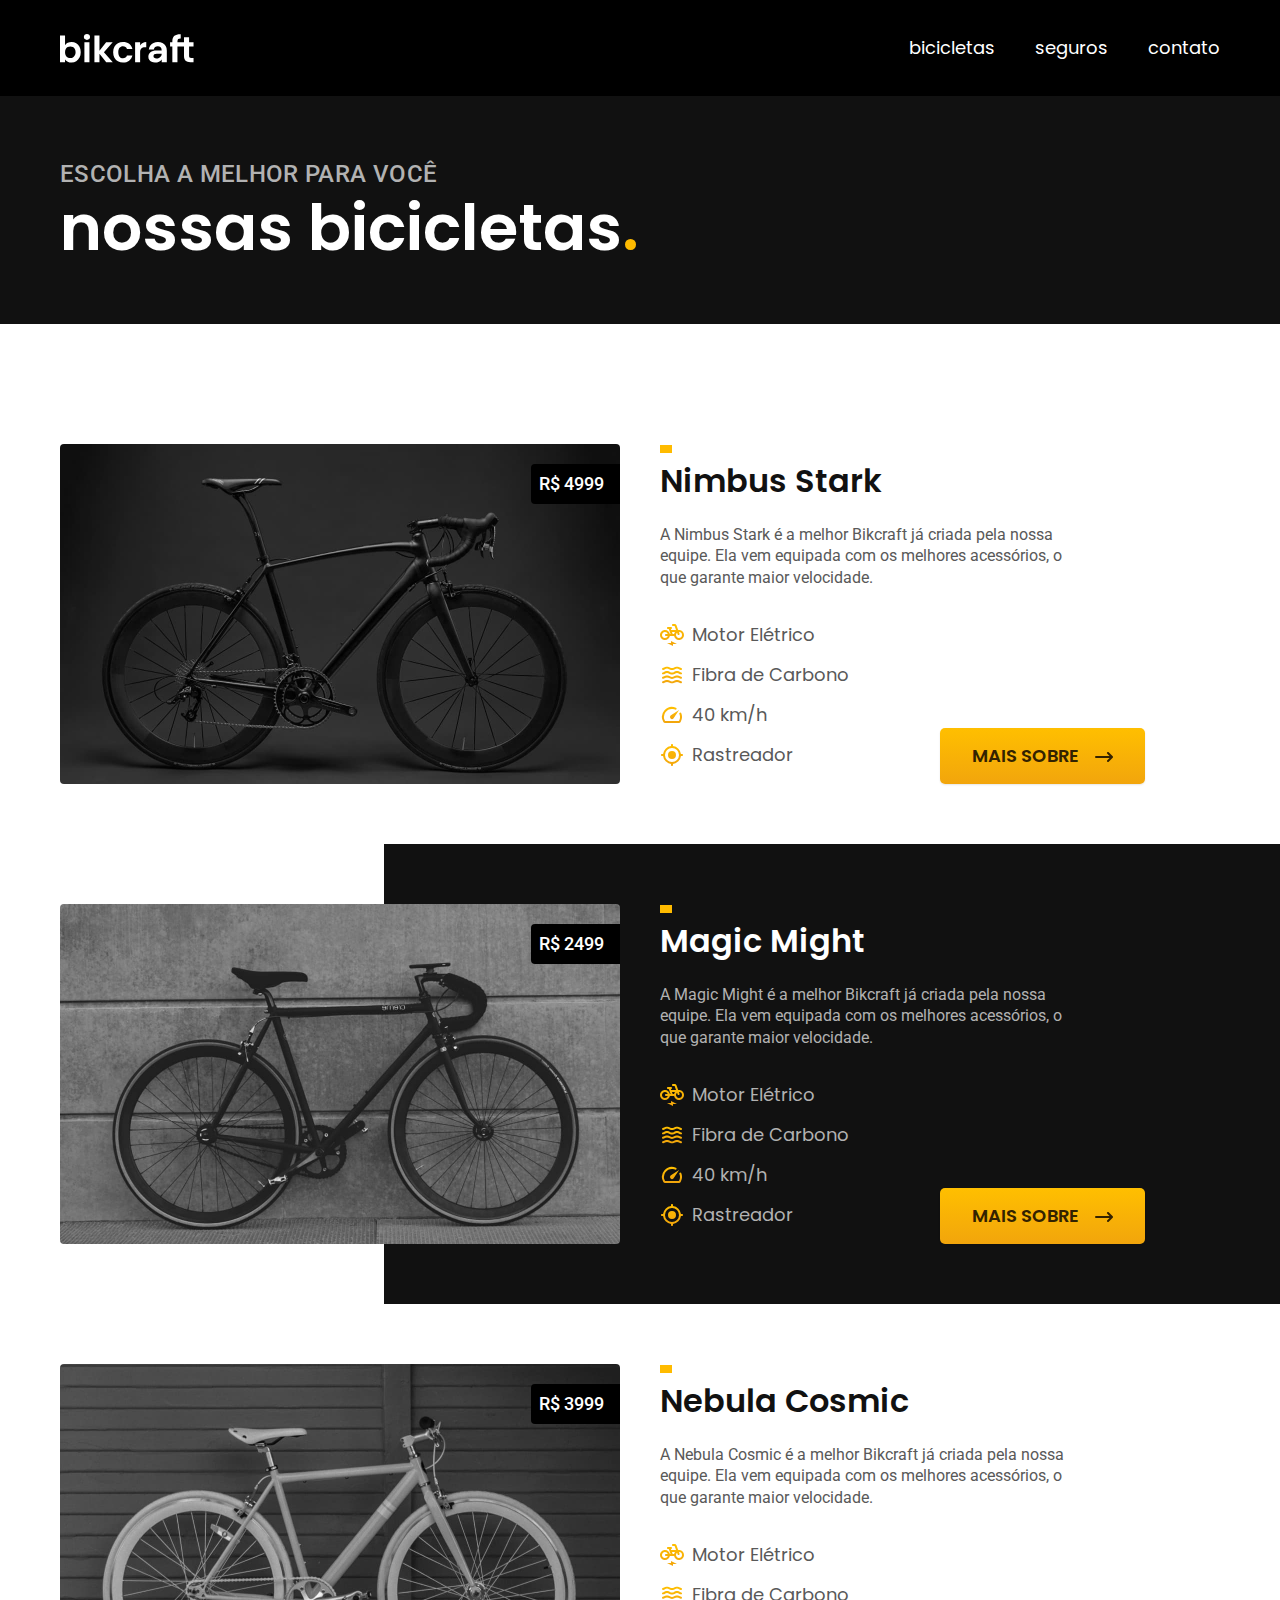
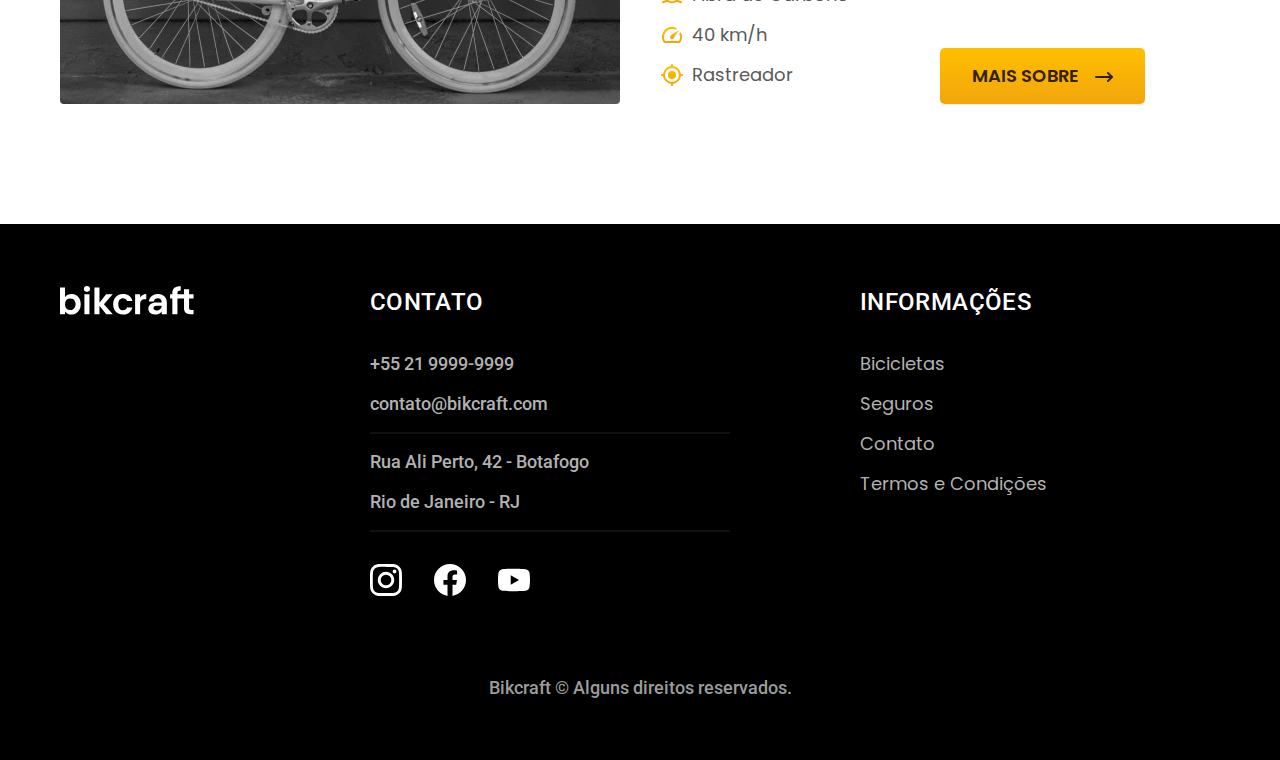
==== bikes.html @ 3939b86e "criação bike-int.css, nimbus.html, magic.html e nebula.html" ====
<!DOCTYPE html>

<html lang="pt-br">

<head>
  <meta charset="UTF-8">
  <meta name="viewport" content="width=device-width, initial-scale=1.0">

  <title>Nossas Bicicletas | Bikcraft</title>
  <meta name="description" content="Nossas Bicicletas">

  <link rel="stylesheet" href="./css/style/style.min.css">
  <link rel="preconnect" href="https://fonts.googleapis.com">
  <link rel="preconnect" href="https://fonts.gstatic.com" crossorigin>
  <link href="https://fonts.googleapis.com/css2?family=Merriweather:ital,wght@1,900&family=Poppins:wght@400;600&family=Roboto:wght@400;500&display=swap" rel="stylesheet">
</head>

<body id="bikes">
  <header class="header-bg">
    <div class="header container">

      <a href="./">
        <img src="./img/bikcraft.svg" alt="Bikcraft" title="Bikcraft">
      </a>

      <nav aria-label="primaria">
        <ul class="header-menu color-c0 font-1-m">
          <li><a href="./bikes.html">bicicletas</a></li>
          <li><a href="./insurance.html">seguros</a></li>
          <li><a href="./contact.html">contato</a></li>
        </ul>
      </nav>
    </div>
  </header>

  <main>
    <div class="title-bg">
      <div class="title container">
        <p class="font-2-l-b color-c5">Escolha a melhor para você</p>
        <h1 class="font-1-xxl color-c0">nossas bicicletas<span class="color-p1">.</span></h1>
      </div>
    </div>
    <div class="bikes">
      <div class="bikes-content">
        <div class="bikes-item  container">
          <div class="bikes-img">
            <img src="./img/bicicletas/nimbus.jpg" alt="bicicleta Nimbus Stark">
            <span class="font-2-m color-c0">R$ 4999</span>
          </div>
          <div class="bikes-info">
            <h2 class="font-1-xl color-c11">Nimbus Stark</h2>
            <p class="font-2-s color-c8">A Nimbus Stark é a melhor Bikcraft já criada pela nossa equipe. Ela vem equipada com os melhores acessórios, o que garante maior velocidade.</p>
            <div>
              <ul class="font-1-m color-c8">
                <li>
                  <img src="./img/icones/eletrica.svg" alt="icone bicicleta elétrica">
                  <span>Motor Elétrico</span>
                </li>
                <li>
                  <img src="./img/icones/carbono.svg" alt="icone fibra de carbono">
                  <span>Fibra de Carbono</span>
                </li>
                <li>
                  <img src="./img/icones/velocidade.svg" alt="icone velocidade">
                  <span>40 km/h</span>
                </li>
                <li>
                  <img src="./img/icones/rastreador.svg" alt="icone rastreador">
                  <span>Rastreador</span>
                </li>
              </ul>
            </div>

            <a class="button arrow" href="./nimbus.html">MAIS SOBRE </a>
          </div>
        </div>
        <div class="bikes-bg ">
          <div class="bikes-item container">
            <div class="bikes-img">
              <img src="./img/bicicletas/magic.jpg" alt="bicicleta Magic Might">
              <span class="font-2-m color-c0">R$ 2499</span>
            </div>
            <div class="bikes-info">
              <h2 class="font-1-xl color-c0">Magic Might</h2>
              <p class="font-2-s color-c5">A Magic Might é a melhor Bikcraft já criada pela nossa equipe. Ela vem equipada com os melhores acessórios, o que garante maior velocidade.</p>
              <div>
                <ul class="font-1-m color-c5">
                  <li>
                    <img src="./img/icones/eletrica.svg" alt="icone bicicleta elétrica">
                    <span>Motor Elétrico</span>
                  </li>
                  <li>
                    <img src="./img/icones/carbono.svg" alt="icone fibra de carbono">
                    <span>Fibra de Carbono</span>
                  </li>
                  <li>
                    <img src="./img/icones/velocidade.svg" alt="icone velocidade">
                    <span>40 km/h</span>
                  </li>
                  <li>
                    <img src="./img/icones/rastreador.svg" alt="icone rastreador">
                    <span>Rastreador</span>
                  </li>
                </ul>
              </div>

              <a class="button arrow" href="./magic.html">MAIS SOBRE </a>
            </div>
          </div>
        </div>
        <div class="bikes-item container">
          <div class="bikes-img">
            <img src="./img/bicicletas/nebula.jpg" alt="bicicleta Nebula Cosmic">
            <span class="font-2-m color-c0">R$ 3999</span>
          </div>
          <div class="bikes-info">

            <h2 class="font-1-xl color-c11">Nebula Cosmic</h2>
            <p class="font-2-s color-c8">A Nebula Cosmic é a melhor Bikcraft já criada pela nossa equipe. Ela vem equipada com os melhores acessórios, o que garante maior velocidade.</p>
            <div>
              <ul class="font-1-m color-c8">
                <li>
                  <img src="./img/icones/eletrica.svg" alt="icone bicicleta elétrica">
                  <span>Motor Elétrico</span>
                </li>
                <li>
                  <img src="./img/icones/carbono.svg" alt="icone fibra de carbono">
                  <span>Fibra de Carbono</span>
                </li>
                <li>
                  <img src="./img/icones/velocidade.svg" alt="icone velocidade">
                  <span>40 km/h</span>
                </li>
                <li>
                  <img src="./img/icones/rastreador.svg" alt="icone rastreador">
                  <span>Rastreador</span>
                </li>
              </ul>
            </div>

            <a class="button arrow " href="./nebula.html">MAIS SOBRE </a>
          </div>
        </div>
      </div>
    </div>
  </main>
  <footer class="footer-bg">
    <div class="footer container">
      <div class="footer-img">
        <img src="./img/bikcraft.svg" alt="Bikcraft">
      </div>
      <div class="footer-contato">
        <h3 class="font-2-l-b color-c0">contato</h3>
        <ul class="font-2-m color-c5">
          <li><a href="tel:+552199999999">+55 21 9999-9999</a></li>
          <li><a href="mailto:contato@bikcraft.com">contato@bikcraft.com</a></li>
          <li>Rua Ali Perto, 42 - Botafogo</li>
          <li>Rio de Janeiro - RJ</li>
        </ul>
        <div class="footer-social color-c5">
          <a href="./">
            <img src="./img/redes/instagram.svg" alt="Instagram">
          </a>
          <a href="./">
            <img src="./img/redes/facebook.svg" alt="Facebook">
          </a>
          <a href="./">
            <img src="./img/redes/youtube.svg" alt="Youtube">
          </a>
        </div>
      </div>
      <div class="footer-info">
        <h3 class="font-2-l-b color-c0">informações</h3>
        <nav>
          <ul class="font-1-m color-c5 ">
            <li><a href="./bikes.html">Bicicletas</a></li>
            <li><a href="./insurance.html">Seguros</a></li>
            <li><a href="./contact.html">Contato</a></li>
            <li><a href="./terms.html">Termos e Condições</a></li>
          </ul>
        </nav>
      </div>
      <p class="footer-copy font-2-m color-c6">Bikcraft © Alguns direitos reservados.</p>
    </div>

  </footer>

</body>

</html>
---- css/style/style.min.css ----
:root{--font-1:"Poppins",sans-serif;--font-2:"Roboto",sans-serif}.font-1-xxl{font:600 4rem/1.125 var(--font-1)}.font-1-xl{font:600 2rem/1.25 var(--font-1)}.font-1-l{font:400 1.5rem/1.5 var(--font-1)}.font-1-m,.font-1-m-b{font:400 1.125rem/1.33 var(--font-1)}.font-1-m-b{font-weight:600}.font-1-s{font:400 1rem/1.5 var(--font-1)}.font-1-xs{font:400 0.75rem/1.33 var(--font-1)}.font-2-xl{font:500 2rem/1.25 Roboto,sans-serif}.font-2-l,.font-2-l-b{font:400 1.5rem/1.5 var(--font-2)}.font-2-l-b{font-weight:500;letter-spacing:.015em;text-transform:uppercase}.font-2-m{font:500 1.125rem/1.33 var(--font-2)}.font-2-s{font:400 1rem/1.33 var(--font-2)}.font-2-xs{font:400 0.875rem/1.43 var(--font-2)}@media (max-width:1200px){.font-1-xxl{font-size:3rem}.font-2-l,.font-2-l-b{font-size:1.125rem}}@media (max-width:800px){.font-1-xxl{font-size:2rem}.font-1-xl,.font-2-xl{font-size:1.5rem}}:root{--color-c0:#ffffff;--color-c1:#f7f7f7;--color-c2:#ededed;--color-c3:#dedede;--color-c4:#cccccc;--color-c5:#b2b2b2;--color-c6:#9c9c9c;--color-c7:#717171;--color-c8:#595959;--color-c9:#404040;--color-c10:#2e2e2e;--color-c11:#111111;--color-c12:#000000;--color-p1:#ffbb00;--color-p2:#e4a30b;--color-p3:#a66f00;--color-p4:#664400;--color-p5:#332200}.color-c0{color:var(--color-c0)}.color-c1{color:var(--color-c1)}.color-c2{color:var(--color-c2)}.color-c3{color:var(--color-c3)}.color-c4{color:var(--color-c4)}.color-c5{color:var(--color-c5)}.color-c6{color:var(--color-c6)}.color-c7{color:var(--color-c7)}.color-c8{color:var(--color-c8)}.color-c9{color:var(--color-c9)}.color-c10{color:var(--color-c10)}.color-c11{color:var(--color-c11)}.color-c12{color:var(--color-c12)}.color-p1{color:var(--color-p1)}.color-p2{color:var(--color-p2)}.color-p3{color:var(--color-p3)}.color-p4{color:var(--color-p4)}.color-p5{color:var(--color-p5)}.container{max-width:1200px;box-sizing:border-box;padding:0 20px;margin:0 auto;gap:0 20px}.button{display:inline-block;color:var(--color-p5);font:600 1.125rem/1.33 var(--font-1);align-self:center;padding:16px 32px;gap:10px;background:linear-gradient(#ffbf00,#f2a50c);box-shadow:0 1px 2px rgba(0,0,0,.1);box-sizing:border-box;border-radius:5px;text-transform:uppercase;max-width:max-content}.button.sec{background:var(--color-c10);color:var(--color-c2)}.button.sec:hover{background:var(--color-c9)}.button.arrow::after{content:"";display:inline-block;width:18px;height:10px;margin-left:12px;background:url(../../img/icones/seta.svg);transition:transform .2s}.button.arrow:hover:after{transform:translateX(4px)}.link{display:inline-block;font:500 1.5rem/1.5 var(--font-1);color:var(--color-p1);text-transform:uppercase}.link::after{content:"";display:block;width:inherit;height:4px;background-color:currentColor}.link:hover{color:var(--color-c0)}@media (max-width:800px){.button{padding:12px 16px;font-size:1rem}}.title-bg{background:var(--color-c11);padding-top:60px;padding-bottom:60px}title p{margin-bottom:4px}@media (max-width:800px){.title-bg{padding-top:40px;padding-bottom:40px}.title p{font-size:1rem;text-transform:lowercase;font-weight:400}}*{margin:0;padding:0}body{font-family:Arial,Helvetica,sans-serif;color:#111}li,ul{list-style:none}a{text-decoration:none;color:inherit}img{max-width:100%;display:block}img[src$=".jpg"]{border-radius:4px}.header-bg{background-color:var(--color-c12)}.header{display:flex;flex-wrap:wrap;justify-content:space-between;align-items:center;gap:20px;padding:20px}.header-menu{display:flex;gap:40px;flex-wrap:wrap}.header-menu a{padding:16px 0;display:inline-block;position:relative}.header-menu a::after{content:"";display:block;background-color:var(--color-c0);height:2px;width:0;margin-top:4px;transition:.3s;position:absolute}.header-menu a:hover:after{width:100%}@media (max-width:800px){.header-menu a{background:var(--color-c11);padding:12px 16px;border-radius:5px}.header-menu a:hover{background:var(--color-c10);transform:"transition";transition:.8}.header-menu a::after{display:none}}@media (max-width:600px){.header-menu{gap:12px}.header-menu a{font-size:14px;gap:8px 12px}}.footer-bg{background:var(--color-c12)}.footer{display:grid;grid-template-columns:3fr 5fr 4fr;gap:40px;padding-top:60px;padding-bottom:60px}.footer h3{margin-bottom:32px}.footer a:hover{color:var(--color-c0)}.footer-contato ul{margin-bottom:32px}.footer li{margin-bottom:16px}.footer-contato li:nth-child(2n):after{content:"";display:block;max-width:360px;height:2px;background:var(--color-c11);margin-top:16px}.footer-social{display:flex;gap:32px}.footer-copy{grid-column:1/-1;margin-top:40px;justify-self:center}@media (max-width:800px){.footer-img{display:none}.footer{grid-template-columns:1fr 1fr;gap:60px}}@media (max-width:600px){.footer{grid-template-columns:1fr}}.intro-bg{display:block;background-color:var(--color-c12);box-shadow:inset 0 -120px var(--color-c0)}.intro{display:grid;grid-template-columns:1fr 1fr}.intro-content{align-self:end;padding-bottom:200px}.intro-titulo{margin-bottom:32px}.intro-texto{margin-bottom:20px}.button{position:relative}.button:hover{background:linear-gradient(#ffb60d,#e59317)}intro .button::after{display:block;content:"";width:52px;height:52px;background:url("../../img/dec/bottom-left.svg");position:absolute;bottom:-50px;left:-80px}.intro img{height:100%;width:100%;object-fit:cover}@media (max-width:800px){.intro-bg{background-color:var(--color-c11);padding-top:40px;box-shadow:inset 0 -60px var(--color-c0)}.intro{grid-template-columns:1fr;gap:32px}.intro-content{padding-bottom:0}.intro-titulo{margin-bottom:16px}.intro img{height:300px;width:100%}}.tech-bg{display:block;background:var(--color-c11);box-shadow:inset 0 80px 0 var(--color-c0),inset 0 -80px 0 var(--color-c0)}.tech{display:grid;grid-template-columns:1fr 1fr;gap:40px;margin:0 auto}.tech-content{display:block;box-sizing:border-box;padding:160px 0}.tech>span{display:block}.tech h2{margin:20px 0 32px}.tech-p{margin-bottom:20px}.link{margin-bottom:70px}.tech-img{height:100%;width:100%;object-fit:cover;object-position:left}.tech-benefits{display:flex;flex-direction:row;gap:40px}.tech-benefits{position:relative}.tech-benefits::after{display:block;content:"";width:52px;height:52px;background:url("../../img/dec/bottom-left.svg");position:absolute;bottom:-50px;left:-80px}.tech-benefits>div{display:flex;flex-direction:column;gap:8px}.tech-benefits h3{width:max-content}.tech-benefits img{width:24px;height:auto}@media (max-width:800px){.tech-bg{box-shadow:initial}.tech{grid-template-columns:1fr}.tech-content{padding:60px 0}.tech a{margin-bottom:50px}.tech-img{display:none}.tech-benefits::after{display:none}}@media (max-width:600px){.tech-benefits{flex-direction:column;justify-content:left}}.partners{display:block;padding:60px 0 120px}.partners h2{margin-bottom:60px}.partners ul{max-width:1400px;margin:0 auto;display:grid;grid-template-columns:repeat(4,1fr)}.partners li{display:flex;padding:32px;border-left:2px solid var(--color-c2)}.partners img{margin:auto}.partners li:first-child,.partners li:nth-child(5){border-left:none}.partners li:nth-child(n+5){border-top:2px solid var(--color-c2)}@media (max-width:800px){.partners{padding-bottom:60px}.partners h2{margin-bottom:20px}.partners ul{grid-template-columns:1fr 1fr}.partners li{padding:20px}.partners li:nth-child(n+3){border-top:2px solid var(--color-c2)}.partners li:nth-child(odd){border-left:none}}.depo-bg{background:var(--color-p1)}.depo-content{display:grid;grid-template-columns:1fr 1fr;overflow:hidden}.depo-img{align-self:center}.depo-img img{height:100%;width:100%;object-fit:cover;border-radius:0}.depo{padding:40px 40px 80px 80px;align-self:end}.depo p{margin-bottom:32px;max-width:25ch;position:relative;font-family:Merriweather,serif;font-style:italic;font-weight:900}.depo p::after,.depo p::before{font-size:5rem;color:var(--color-p2);position:absolute}.depo p::before{content:"“";top:-16px;left:-42px}.depo p::after{content:"”"}@media (max-width:1000px){.depo-content{grid-template-columns:1fr;text-align:center}.depo{padding:40px 20px;justify-self:center}}@media (max-width:800px){.depo::before{display:none}.depo::after{display:none}.depo-img img{max-height:200px}.depo p{font-size:1.5rem}}@media (max-width:400px){.depo p{font-size:1rem}}.bikes-list-bg{padding:60px 0 120px;justify-content:center}.bikes-list-bg h2{margin-bottom:40px}.bikes-list{display:flex;padding:0 20px 20px;max-width:1400px;gap:40px;margin:0 auto;overflow-x:auto;flex-wrap:nowrap}#bike-int .bikes-list{padding:0 0 20px}.bikes-list li{flex:1;min-width:280px;padding-bottom:20px}#bike-int .bikes-list li{min-width:300px}.bikes-list a{display:block}.bikes-list img{margin-bottom:16px}.bikes-list h3{margin-bottom:8px;display:flex;align-items:center}.bikes-list h3::before{content:"";display:inline-block;width:12px;height:8px;margin-right:8px;background-color:var(--color-p1);transition:width .2s}.bikes-list a:hover h3::before{width:24px}.bikes-list li span{padding-left:20px}@media (max-width:800px){.bikes-list-bg{padding-bottom:60px}.bikes-list{gap:20px}}.bikes-content{padding-top:60px;padding-bottom:60px}.bikes-item{display:grid;grid-template-columns:1fr 1fr;padding-top:60px;padding-bottom:60px;gap:40px}.bikes-bg{background-image:linear-gradient(to right,var(--color-c0) 30%,var(--color-c11) 0)}.bikes-info{display:grid;grid-template-columns:1fr 1fr;align-items:center}.bikes-img{display:grid}.bikes-img img,.bikes-img span{grid-area:1/1}.bikes-img img{object-fit:cover}.bikes-img span{display:inline-block;background:var(--color-c12);padding:8px 16px 8px 8px;margin-top:20px;border-radius:4px 0 0 4px;place-self:start end}.bikes-info h2,.bikes-info p{grid-column:1/-1}.bikes-info h2{margin-bottom:20px}.bikes-info h2::before{content:"";display:block;width:12px;height:8px;background:var(--color-p1);margin-bottom:8px}.bikes-info p{margin-bottom:32px;max-width:45ch}.bikes-info li{display:flex;gap:8px;align-items:center}.bikes-info li{margin-bottom:16px;width:max-content}.bikes-info img{width:24px;height:24px}.bikes-info a{align-self:end}@media (max-width:800px){.bikes-item{grid-template-columns:1fr}.bikes-bg{background:var(--color-c11)}.bikes-info{margin-left:20px;margin-right:20px}.bikes-info a{justify-self:end}}@media (max-width:500px){.bikes-item{padding-top:0;padding-bottom:30px}.bikes-img img{border-radius:0}.bikes-info{grid-template-columns:1fr}.bikes-info li,.bikes-info p{font-size:1rem}.bikes-info a,.bikes-info li{grid-column:1/-1}.bikes-info a{justify-self:start}}.insurance-bg{background:var(--color-c11)}.insurance{padding-top:60px;padding-bottom:60px;display:grid;grid-template-columns:1fr 1fr;gap:40px;align-items:center}.insurance h2{grid-column:1/-1}.insurance-item{background-color:var(--color-c12);padding:32px 32px 32px 60px;display:grid;grid-template-columns:1fr auto;border-radius:4px}.insurance-item h3{margin-bottom:40px}.insurance-item span{grid-column:2;display:block;text-align:right}.insurance-item ul{grid-column:1/-1;margin-bottom:32px}.insurance-item li{display:flex;align-items:center;position:relative}.insurance-item li+li{margin-top:20px}.insurance-item li::before{content:"";display:inline-block;width:13px;height:9px;background:url(../../img/icones/lista.svg);position:absolute;left:-21px}.insurance-item a{grid-column:1/-1}@media (max-width:800px){.insurance{grid-template-columns:1fr}}#insurance .insurance{padding-top:0;margin-bottom:8px}.benefits-bg{background:var(--color-c12)}.benefits{padding-top:120px;padding-bottom:120px}.benefits h2{margin-bottom:92px}.benefits-content{display:grid;grid-template-columns:repeat(auto-fit,minmax(280px,max-content));gap:40px 80px}.benefits-content li{display:grid;gap:8px;align-self:start center}.benefits-content li p{max-width:45ch}@media (max-width:800px){.benefits{padding-top:60px;padding-bottom:60px}.benefits h2{margin-bottom:40px}.benefits-content{gap:20px}}.faq{padding-top:120px;padding-bottom:120px}.faq h2{margin-bottom:60px}.faq dt{display:grid;grid-template-columns:auto 1fr auto;align-items:center;gap:8px;cursor:pointer}.faq dl>div{padding:20px;border-radius:4px}.faq dl>div:nth-child(odd){background:var(--color-c1)}.faq dt::before{content:"";display:inline-block;width:12px;height:8px;background:var(--color-p1)}.faq dt::after{content:"";display:inline-block;width:14px;height:6px;background:url(../../img/icones/seta-abrir.svg);transition:.3s}.faq dt:hover:after{transform:rotate(180deg)}.faq dd{padding-left:20px;padding-right:16px;max-width:80ch}@media (max-width:800px){.faq{padding-top:60px;padding-bottom:60px}.faq h2{margin-bottom:40px}}.insurance-bike-bg{display:block;background:var(--color-c11);box-shadow:inset 0 120px 0 var(--color-c0),inset 0 -120px 0 var(--color-c12)}.insurance-bike{display:grid;grid-template-columns:1fr 1fr;gap:40px;margin:0 auto}.insurance-bike-info{display:block;padding-top:180px;padding-bottom:180px;box-sizing:border-box;justify-items:start;align-items:center}.insurance-bike-info h2{margin-bottom:32px;text-align:left}.insurance-bike-info p{margin-bottom:20px}.insurance-bike img{height:100%;width:100%;object-fit:cover;object-position:right}@media (max-width:800px){.insurance-bike-bg{box-shadow:inset 0 -60px 0 var(--color-c12)}.insurance-bike{grid-template-columns:1fr;gap:0}.insurance-bike-info{padding-top:60px;padding-bottom:60px;grid-row:1}}.terms{padding-top:80px;padding-bottom:80px}.terms h2{font-weight:600;margin-bottom:20px}.terms p+h2{margin-top:40px}.terms p{max-width:75ch;margin-bottom:24px}.bike-int-bg{background:var(--color-c11)}.bike-int{display:grid;grid-template-columns:1fr 1fr;gap:40px;align-items:start;padding-bottom:60px}.bike-int-img{display:flex;flex-wrap:wrap;gap:20px}.bike-int-img img{flex:1;min-width:200px}.bike-int-img img:first-child{min-width:100%}.bike-int-content{display:grid;grid-template-columns:1fr;gap:40px}.bike-int-desc{display:grid;grid-template-columns:max-content auto;gap:32px 12px;align-items:center}.bike-int-desc ul{display:grid;gap:8px}.bike-int-desc li{display:grid;grid-template-columns:auto 1fr;background:var(--color-c12);gap:8px;padding:4px 8px;align-items:center;width:fit-content;border-radius:4px}.bike-int-content h2{margin-bottom:12px;text-transform:uppercase;letter-spacing:.015em}.bike-int-content h2+ul{background:var(--color-c12);padding:32px;border-radius:4px}.bike-int-info ul{display:grid;grid-template-columns:1fr 1fr;gap:32px}.bike-int-info ul li{display:grid;gap:4px}.bike-int-info img{width:24px;height:24px}.bike-int-info ul li p{padding-top:4px}.bike-int-data ul{display:block}.bike-int-data ul li{display:flex;justify-content:space-between;padding:6px 0;border-bottom:1px solid var(--color-c11)}.bike-int-data ul li:last-child{border-bottom:none}@media (max-width:800px){#bike-int .title p{text-transform:uppercase}.bike-int{grid-template-columns:1fr;padding-bottom:40px}.bike-int-content{grid-row:1}}@media (max-width:400px){.bike-int-desc{grid-template-columns:1fr;gap:20px}.bike-int-info ul{grid-template-columns:1fr}}
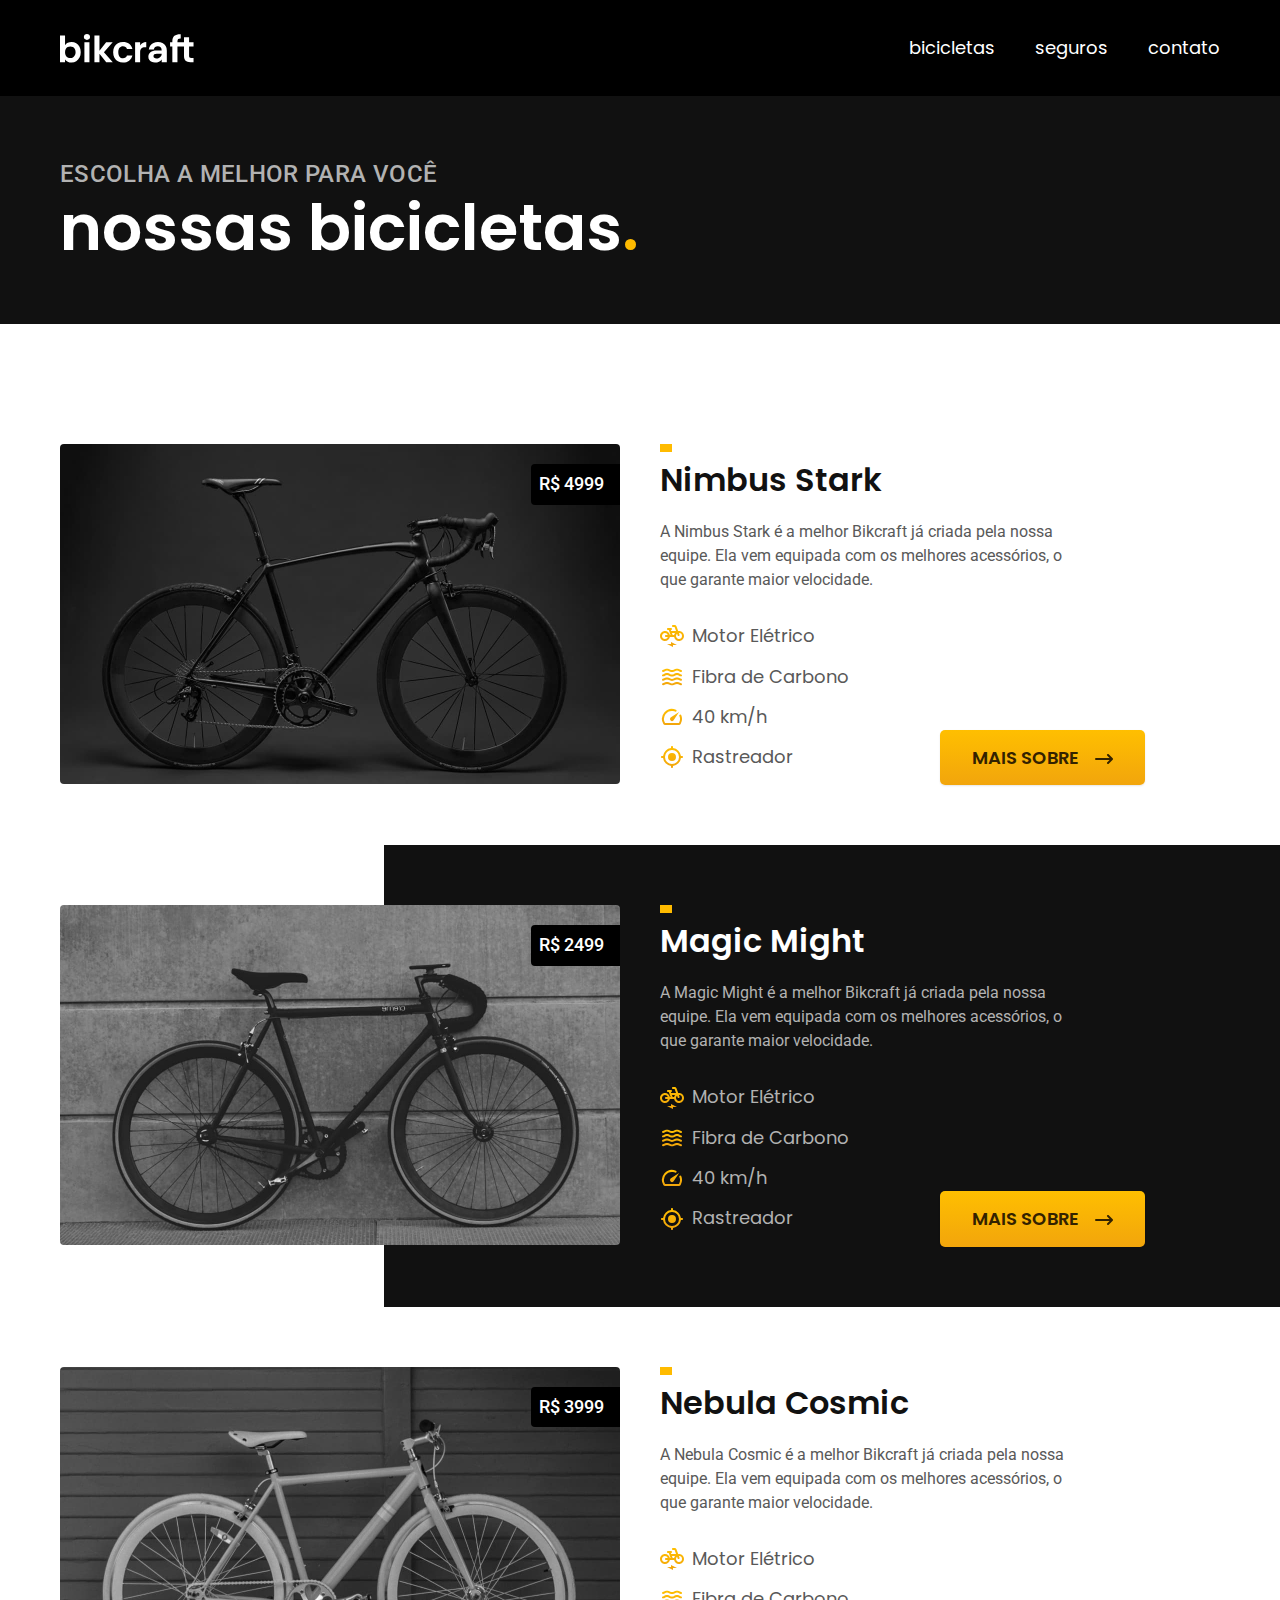
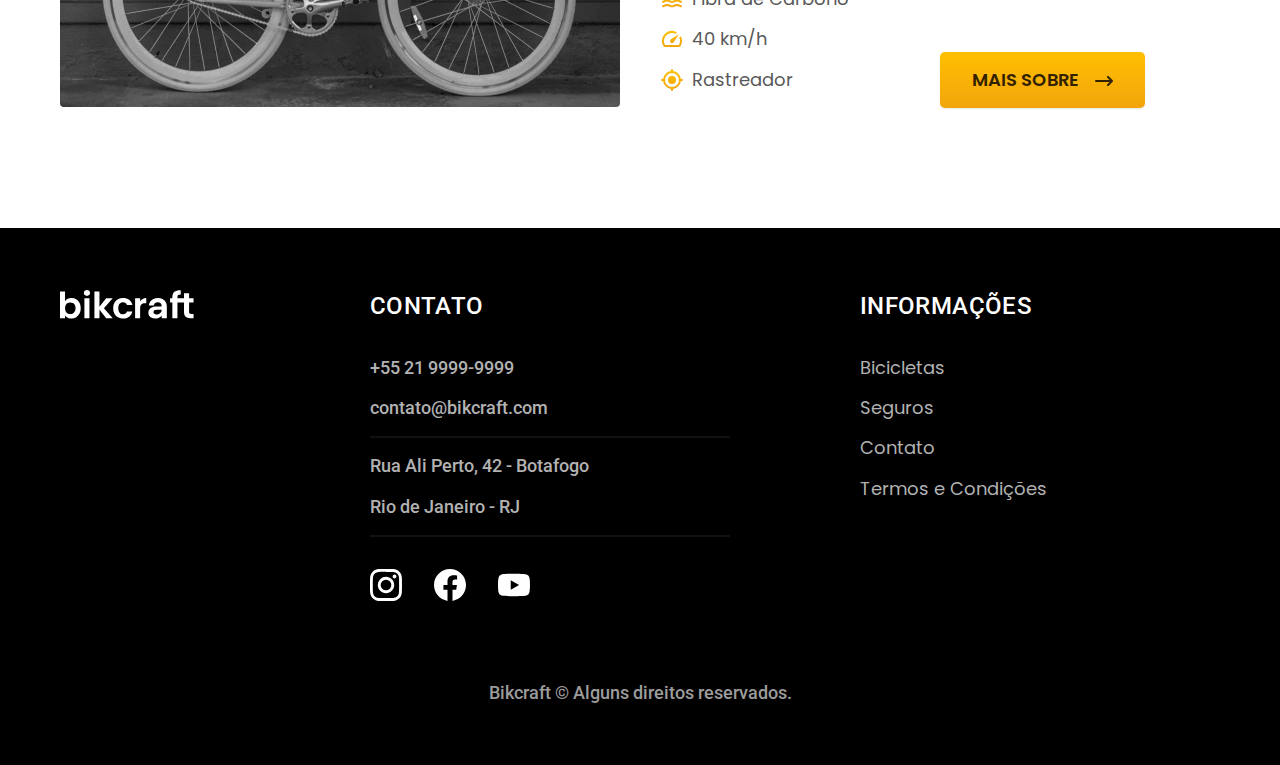
==== commit 330db5a9: "criação contact.html e css, forms.css, stores.css e atualizações" ====
--- a/bikes.html
+++ b/bikes.html
@@ -9,10 +9,10 @@
   <title>Nossas Bicicletas | Bikcraft</title>
   <meta name="description" content="Nossas Bicicletas">
 
-  <link rel="stylesheet" href="./css/style/style.min.css">
+  <link rel="stylesheet" href="./css/style/style.css">
   <link rel="preconnect" href="https://fonts.googleapis.com">
   <link rel="preconnect" href="https://fonts.gstatic.com" crossorigin>
-  <link href="https://fonts.googleapis.com/css2?family=Merriweather:ital,wght@1,900&family=Poppins:wght@400;600&family=Roboto:wght@400;500&display=swap" rel="stylesheet">
+  <link href="https://fonts.googleapis.com/css2?family=Merriweather:ital,wght@1,900&family=Poppins:wght@400;500;600&family=Roboto:wght@400;500&display=swap" rel="stylesheet">
 </head>
 
 <body id="bikes">
@@ -36,7 +36,7 @@
   <main>
     <div class="title-bg">
       <div class="title container">
-        <p class="font-2-l-b color-c5">Escolha a melhor para você</p>
+        <p class="font-2-l-b color-c5">escolha a melhor para você</p>
         <h1 class="font-1-xxl color-c0">nossas bicicletas<span class="color-p1">.</span></h1>
       </div>
     </div>
@@ -71,7 +71,7 @@
               </ul>
             </div>
 
-            <a class="button arrow" href="./nimbus.html">MAIS SOBRE </a>
+            <a class="button arrow" href="./bike-int/nimbus.html">MAIS SOBRE </a>
           </div>
         </div>
         <div class="bikes-bg ">
@@ -104,7 +104,7 @@
                 </ul>
               </div>
 
-              <a class="button arrow" href="./magic.html">MAIS SOBRE </a>
+              <a class="button arrow" href="./bike-int/magic.html">MAIS SOBRE </a>
             </div>
           </div>
         </div>
@@ -138,7 +138,7 @@
               </ul>
             </div>
 
-            <a class="button arrow " href="./nebula.html">MAIS SOBRE </a>
+            <a class="button arrow " href="./bike-int/nebula.html">MAIS SOBRE </a>
           </div>
         </div>
       </div>
--- a/css/style/style.css
+++ b/css/style/style.css
@@ -0,0 +1,36 @@
+/* UTILITIES */
+@import "../utilities/typography.css";
+@import "../utilities/colors.css";
+@import "../utilities/components.css";
+@import "../utilities/forms.css";
+
+/* GLOBAL */
+@import "../global/global.css";
+@import "../global/header.css";
+@import "../global/footer.css";
+
+/* HOME */
+@import "../home/home.css";
+@import "../home/technologies.css";
+@import "../home/partners.css";
+@import "../home/testimonials.css";
+
+/* BIKES */
+@import "../bikes/bikes-list.css";
+@import "../bikes/bikes.css";
+
+/* BIKES-INT */
+@import "../bikes-int/bike-int.css";
+@import "../bikes-int/bike-insurance.css";
+
+/* INSURANCE */
+@import "../insurance/insurance.css";
+@import "../insurance/benefits.css";
+@import "../insurance/faq.css";
+
+/* CONTACT */
+@import "../contact/contact.css";
+@import "../contact/stores.css";
+
+/* TERMS */
+@import "../terms/terms.css";
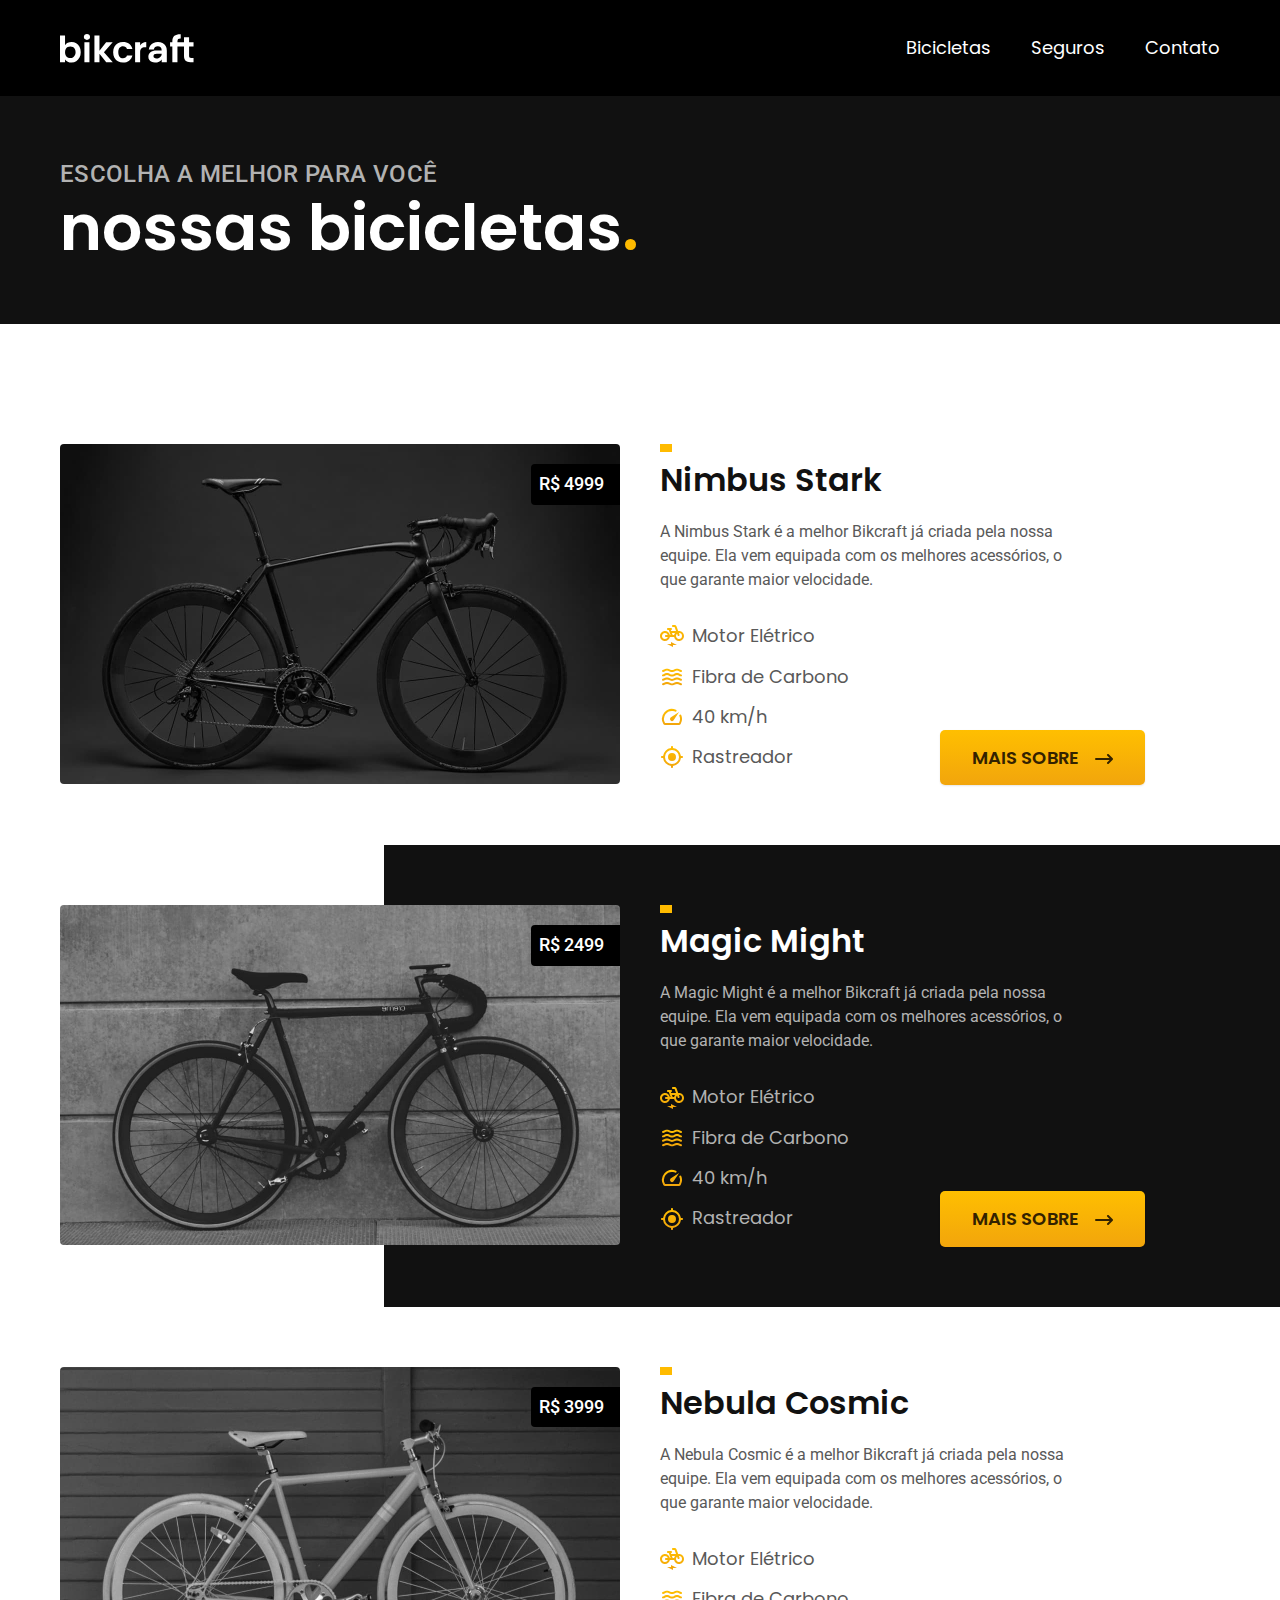
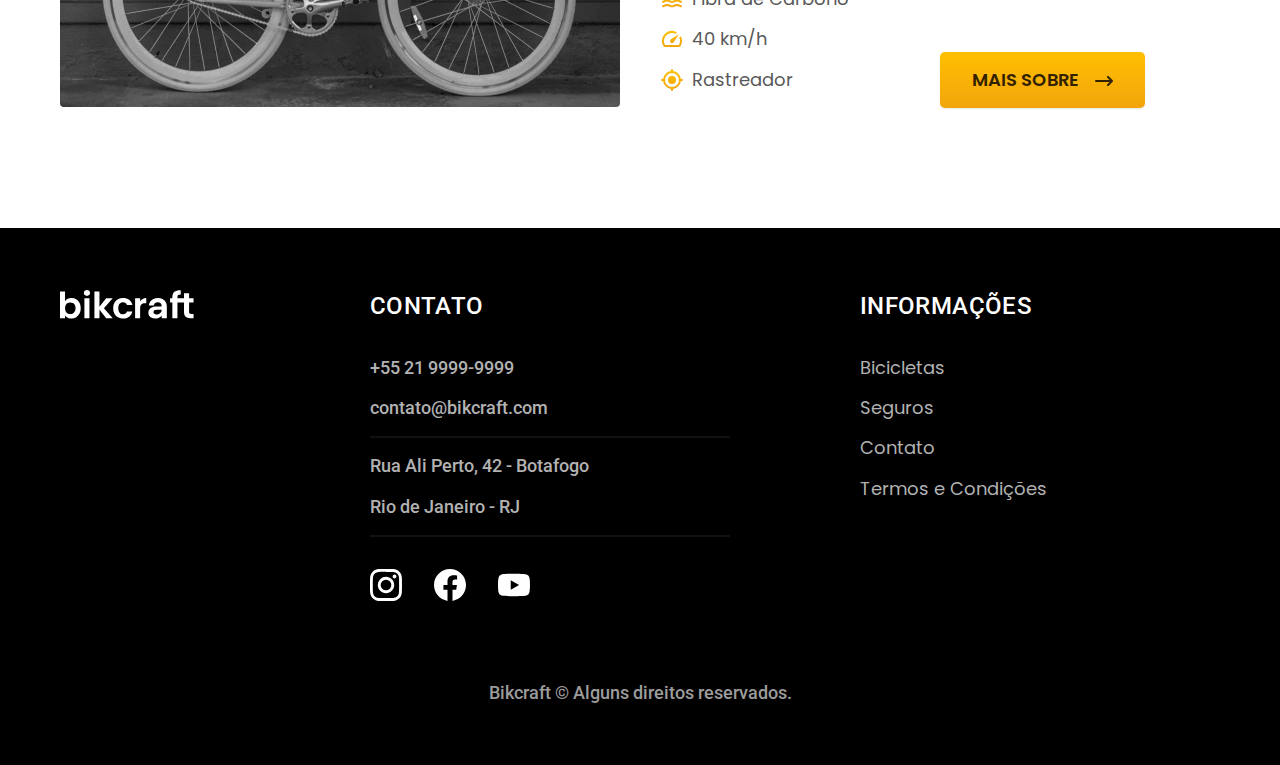
==== commit 4006513b: "correções" ====
--- a/bikes.html
+++ b/bikes.html
@@ -18,16 +18,15 @@
 <body id="bikes">
   <header class="header-bg">
     <div class="header container">
-
       <a href="./">
         <img src="./img/bikcraft.svg" alt="Bikcraft" title="Bikcraft">
       </a>
 
       <nav aria-label="primaria">
-        <ul class="header-menu color-c0 font-1-m">
-          <li><a href="./bikes.html">bicicletas</a></li>
-          <li><a href="./insurance.html">seguros</a></li>
-          <li><a href="./contact.html">contato</a></li>
+        <ul class="header-menu font-1-m color-c0">
+          <li><a href="./bikes.html">Bicicletas</a></li>
+          <li><a href="./insurance.html">Seguros</a></li>
+          <li><a href="./contact.html">Contato</a></li>
         </ul>
       </nav>
     </div>
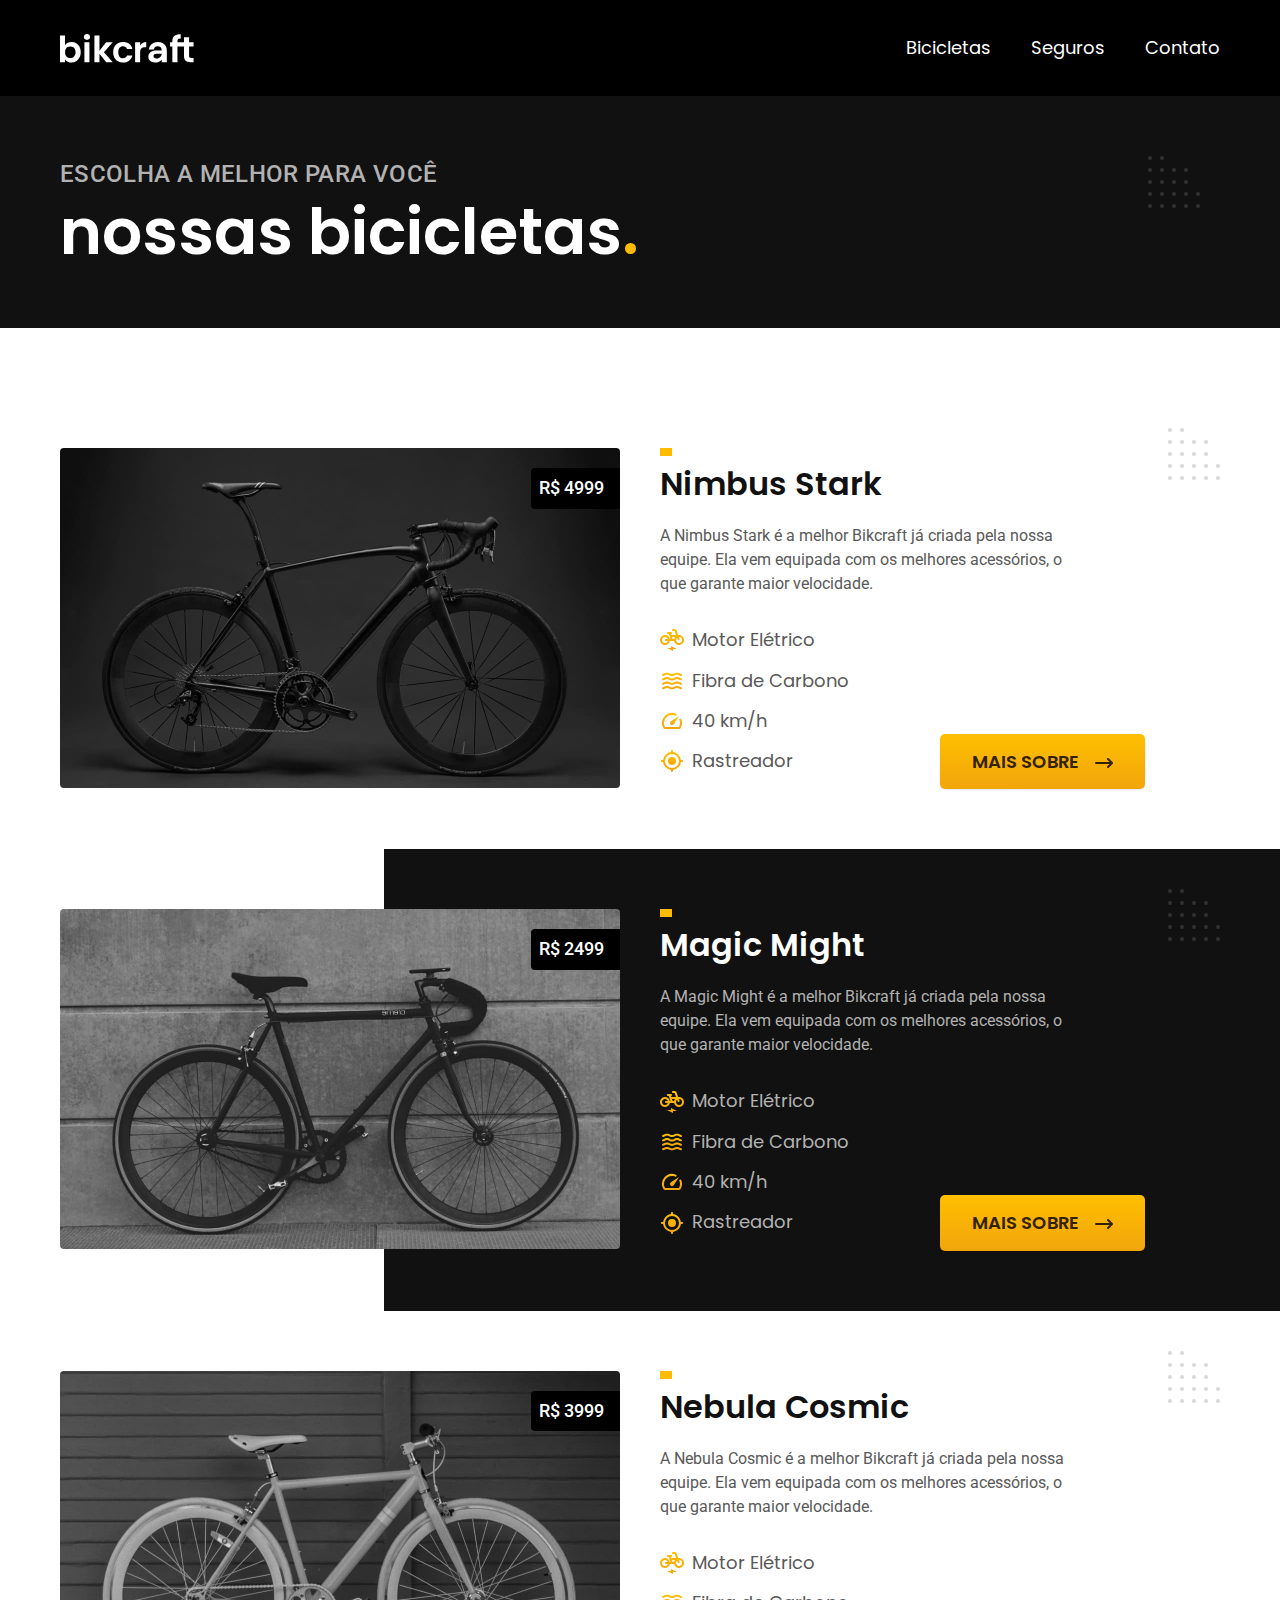
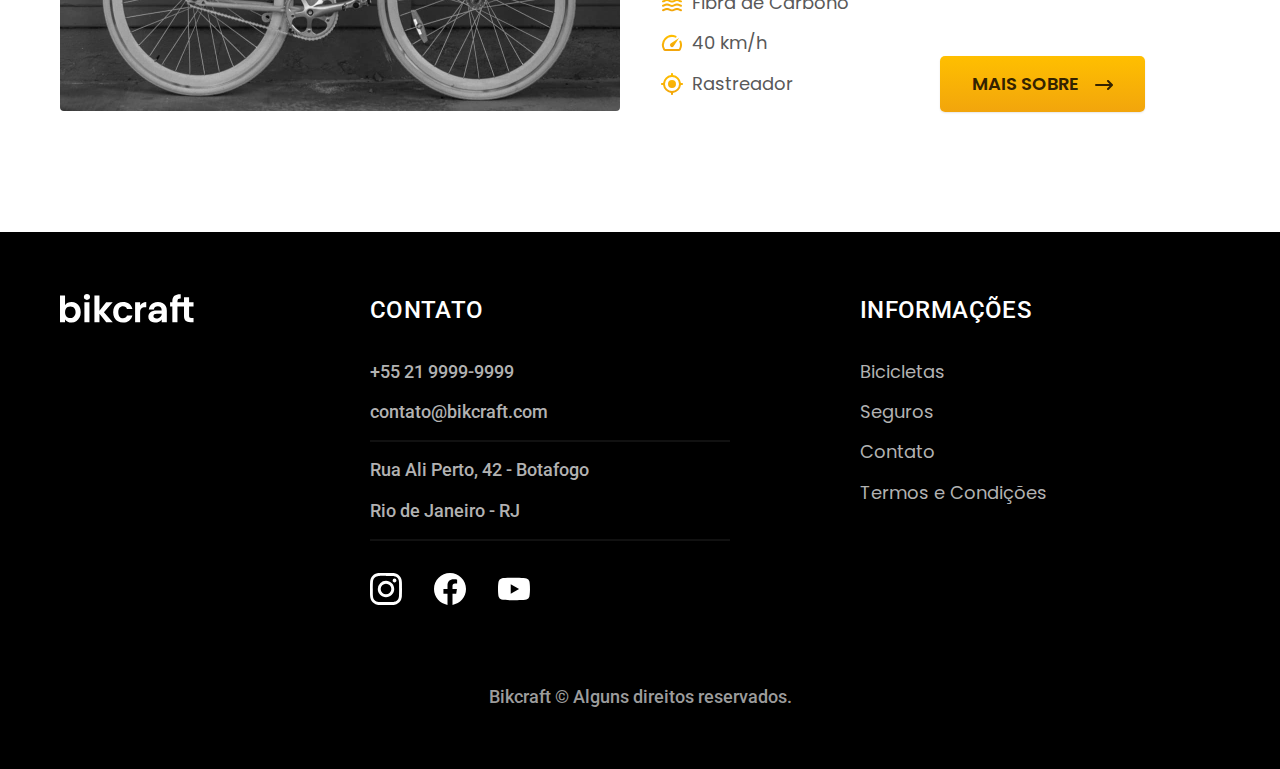
==== commit 233b85de: "optimized files" ====
--- a/bikes.html
+++ b/bikes.html
@@ -9,6 +9,7 @@
   <title>Nossas Bicicletas | Bikcraft</title>
   <meta name="description" content="Nossas Bicicletas">
 
+  <link rel="preload" href="./css/style/style.cs">
   <link rel="stylesheet" href="./css/style/style.css">
   <link rel="preconnect" href="https://fonts.googleapis.com">
   <link rel="preconnect" href="https://fonts.gstatic.com" crossorigin>
@@ -19,7 +20,7 @@
   <header class="header-bg">
     <div class="header container">
       <a href="./">
-        <img src="./img/bikcraft.svg" alt="Bikcraft" title="Bikcraft">
+        <img src="./img/bikcraft.svg" width="136" height="32" alt="Bikcraft" title="Bikcraft">
       </a>
 
       <nav aria-label="primaria">
@@ -143,6 +144,7 @@
       </div>
     </div>
   </main>
+
   <footer class="footer-bg">
     <div class="footer container">
       <div class="footer-img">
@@ -158,13 +160,13 @@
         </ul>
         <div class="footer-social color-c5">
           <a href="./">
-            <img src="./img/redes/instagram.svg" alt="Instagram">
+            <img src="./img/redes/instagram.svg" width="32" height="32" alt="Instagram">
           </a>
           <a href="./">
-            <img src="./img/redes/facebook.svg" alt="Facebook">
+            <img src="./img/redes/facebook.svg" width="32" height="32" alt="Facebook">
           </a>
           <a href="./">
-            <img src="./img/redes/youtube.svg" alt="Youtube">
+            <img src="./img/redes/youtube.svg" width="32" height="32" alt="Youtube">
           </a>
         </div>
       </div>
--- a/css/style/style.css
+++ b/css/style/style.css
@@ -32,5 +32,8 @@
 @import "../contact/contact.css";
 @import "../contact/stores.css";
 
+/* CONTACT */
+@import "../budget/budget.css";
+
 /* TERMS */
 @import "../terms/terms.css";
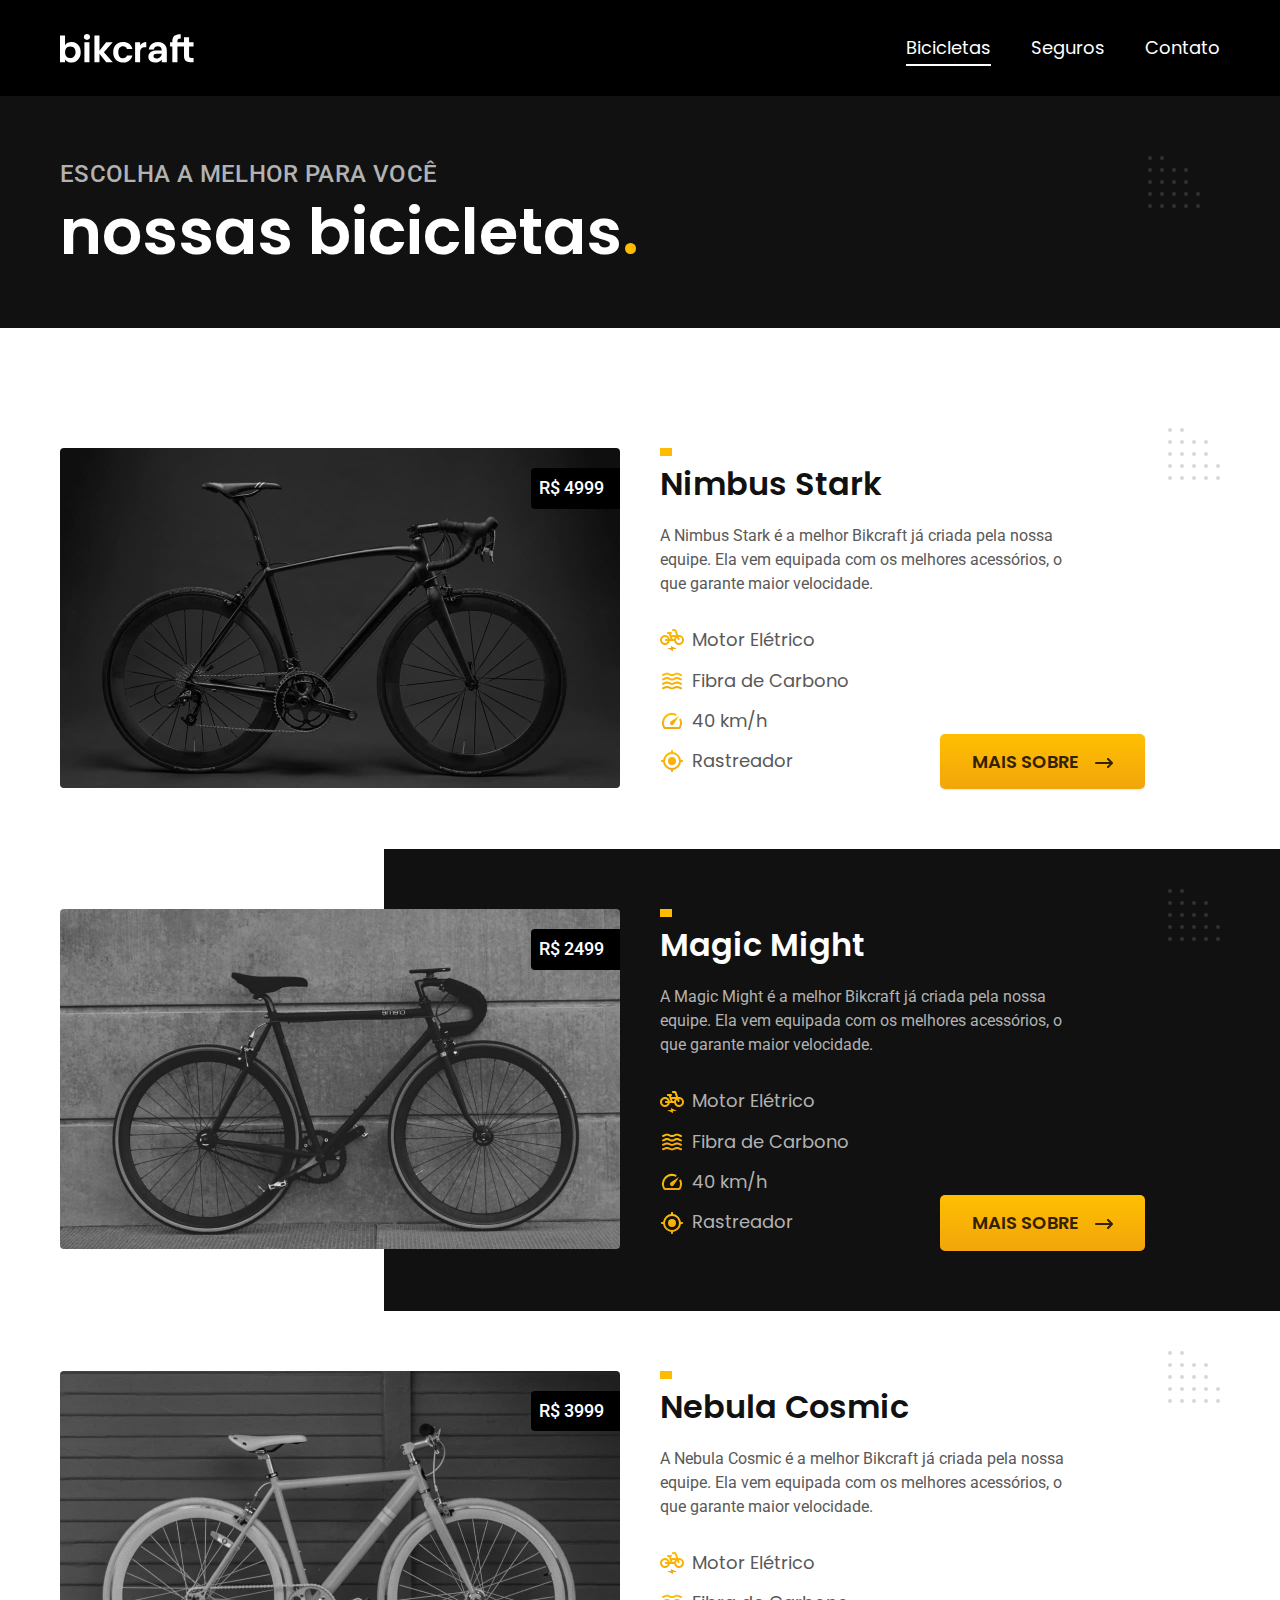
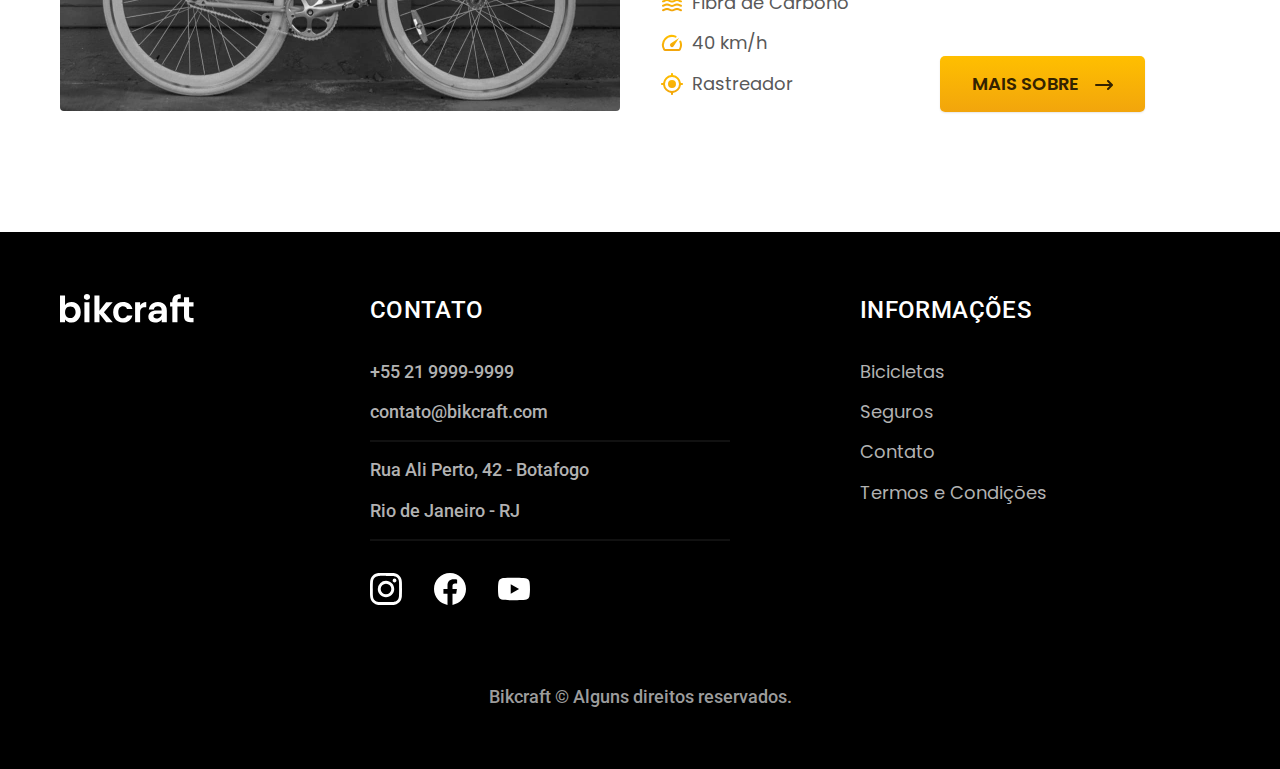
==== commit 7810e30d: "otimizado para produção" ====
--- a/bikes.html
+++ b/bikes.html
@@ -9,11 +9,13 @@
   <title>Nossas Bicicletas | Bikcraft</title>
   <meta name="description" content="Nossas Bicicletas">
 
-  <link rel="preload" href="./css/style/style.cs">
-  <link rel="stylesheet" href="./css/style/style.css">
+  <link rel="icon" href="./favicon.svg" type="image/svg+xml">
+  <link rel="preload" href="./css/style.css">
+  <link rel="stylesheet" href="./css/style.css">
   <link rel="preconnect" href="https://fonts.googleapis.com">
   <link rel="preconnect" href="https://fonts.gstatic.com" crossorigin>
   <link href="https://fonts.googleapis.com/css2?family=Merriweather:ital,wght@1,900&family=Poppins:wght@400;500;600&family=Roboto:wght@400;500&display=swap" rel="stylesheet">
+  <script> document.documentElement.classList.add('js');</script>
 </head>
 
 <body id="bikes">
@@ -186,6 +188,8 @@
 
   </footer>
 
+  <script src="./js/plugins/simple-anime.js"></script>
+  <script src="./js/script.js"></script>
 </body>
 
 </html>--- a/css/style.css
+++ b/css/style.css
@@ -0,0 +1,40 @@
+/* UTILITIES */
+@import "./utilities/typography.css";
+@import "./utilities/colors.css";
+@import "./utilities/components.css";
+@import "./utilities/forms.css";
+@import "./utilities/animation.css";
+
+/* GLOBAL */
+@import "./global/global.css";
+@import "./global/header.css";
+@import "./global/footer.css";
+
+/* HOME */
+@import "./home/home.css";
+@import "./home/technologies.css";
+@import "./home/partners.css";
+@import "./home/testimonials.css";
+
+/* BIKES */
+@import "./bikes/bikes-list.css";
+@import "./bikes/bikes.css";
+
+/* BIKES-INT */
+@import "./bikes-int/bike-int.css";
+@import "./bikes-int/bike-insurance.css";
+
+/* INSURANCE */
+@import "./insurance/insurance.css";
+@import "./insurance/benefits.css";
+@import "./insurance/faq.css";
+
+/* CONTACT */
+@import "./contact/contact.css";
+@import "./contact/stores.css";
+
+/* CONTACT */
+@import "./budget/budget.css";
+
+/* TERMS */
+@import "./terms/terms.css";
--- a/css/style.css
+++ b/css/style.css
@@ -0,0 +1,40 @@
+/* UTILITIES */
+@import "./utilities/typography.css";
+@import "./utilities/colors.css";
+@import "./utilities/components.css";
+@import "./utilities/forms.css";
+@import "./utilities/animation.css";
+
+/* GLOBAL */
+@import "./global/global.css";
+@import "./global/header.css";
+@import "./global/footer.css";
+
+/* HOME */
+@import "./home/home.css";
+@import "./home/technologies.css";
+@import "./home/partners.css";
+@import "./home/testimonials.css";
+
+/* BIKES */
+@import "./bikes/bikes-list.css";
+@import "./bikes/bikes.css";
+
+/* BIKES-INT */
+@import "./bikes-int/bike-int.css";
+@import "./bikes-int/bike-insurance.css";
+
+/* INSURANCE */
+@import "./insurance/insurance.css";
+@import "./insurance/benefits.css";
+@import "./insurance/faq.css";
+
+/* CONTACT */
+@import "./contact/contact.css";
+@import "./contact/stores.css";
+
+/* CONTACT */
+@import "./budget/budget.css";
+
+/* TERMS */
+@import "./terms/terms.css";
